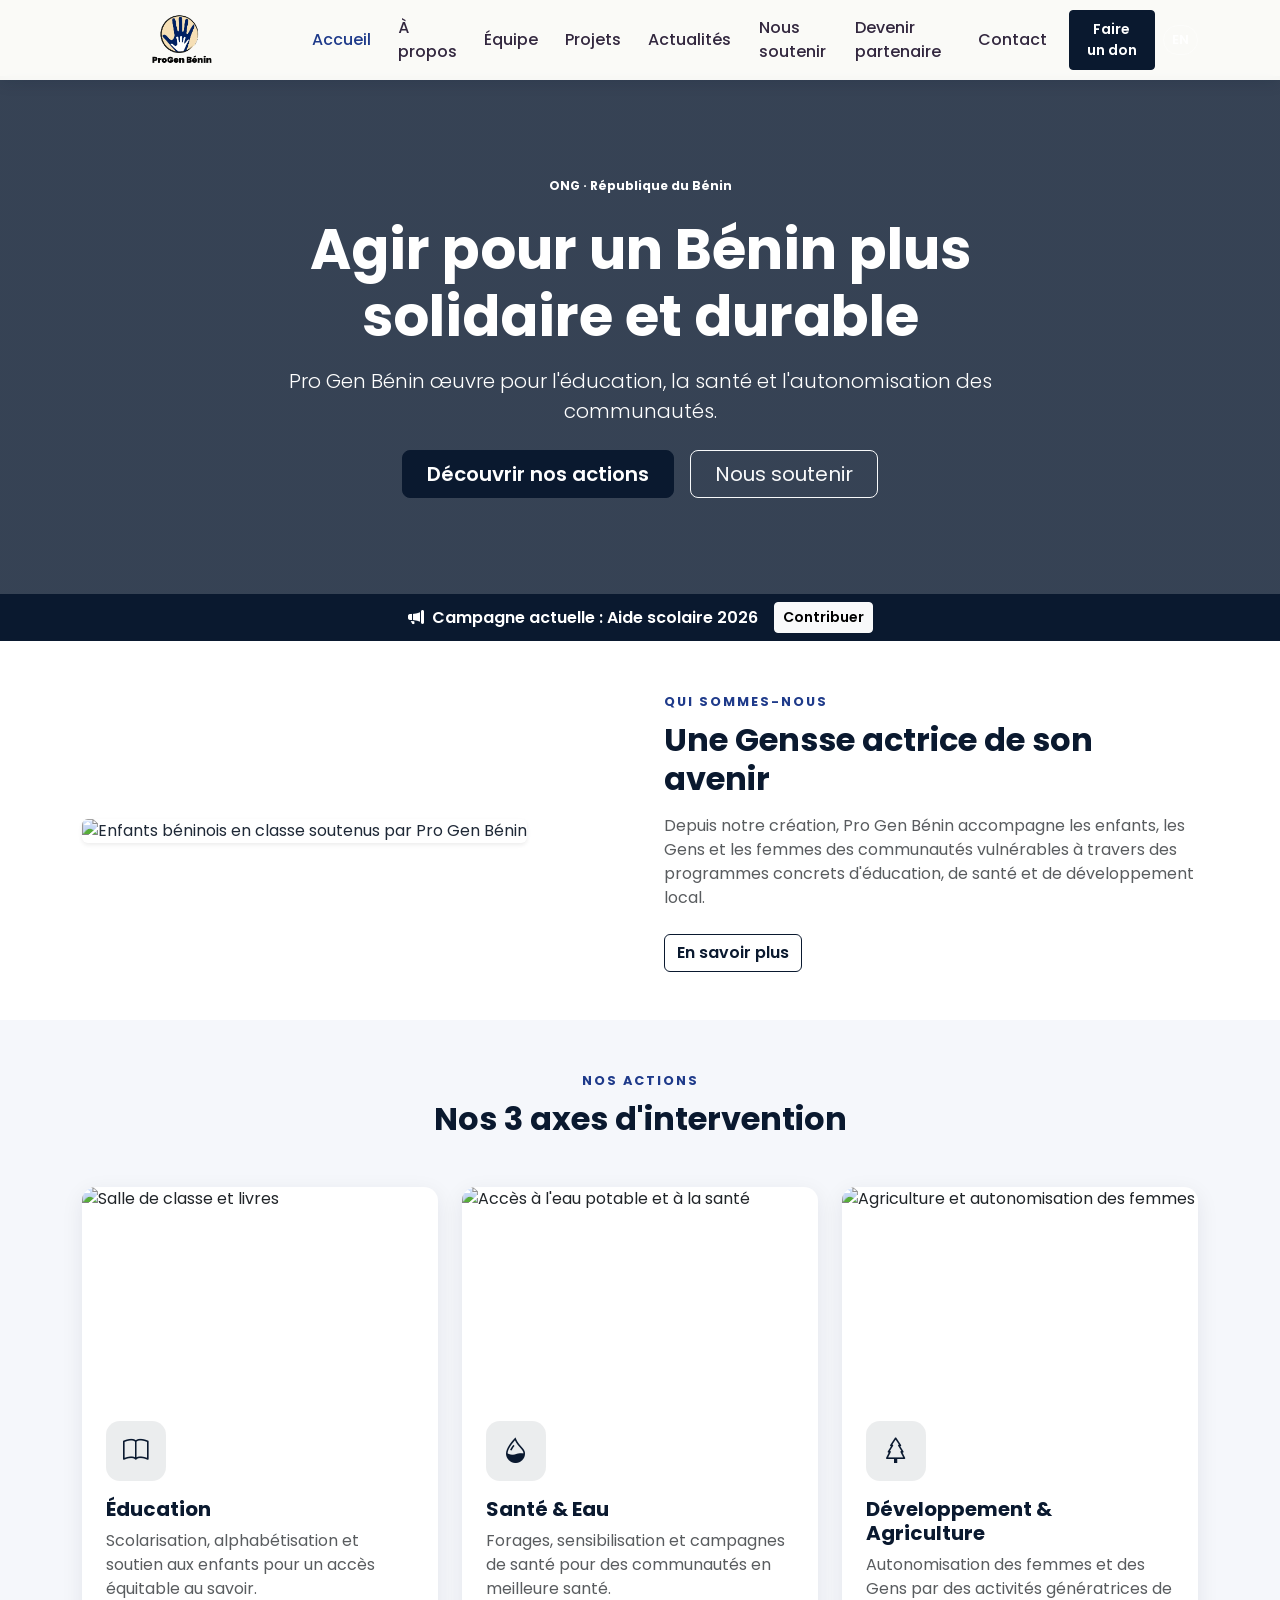
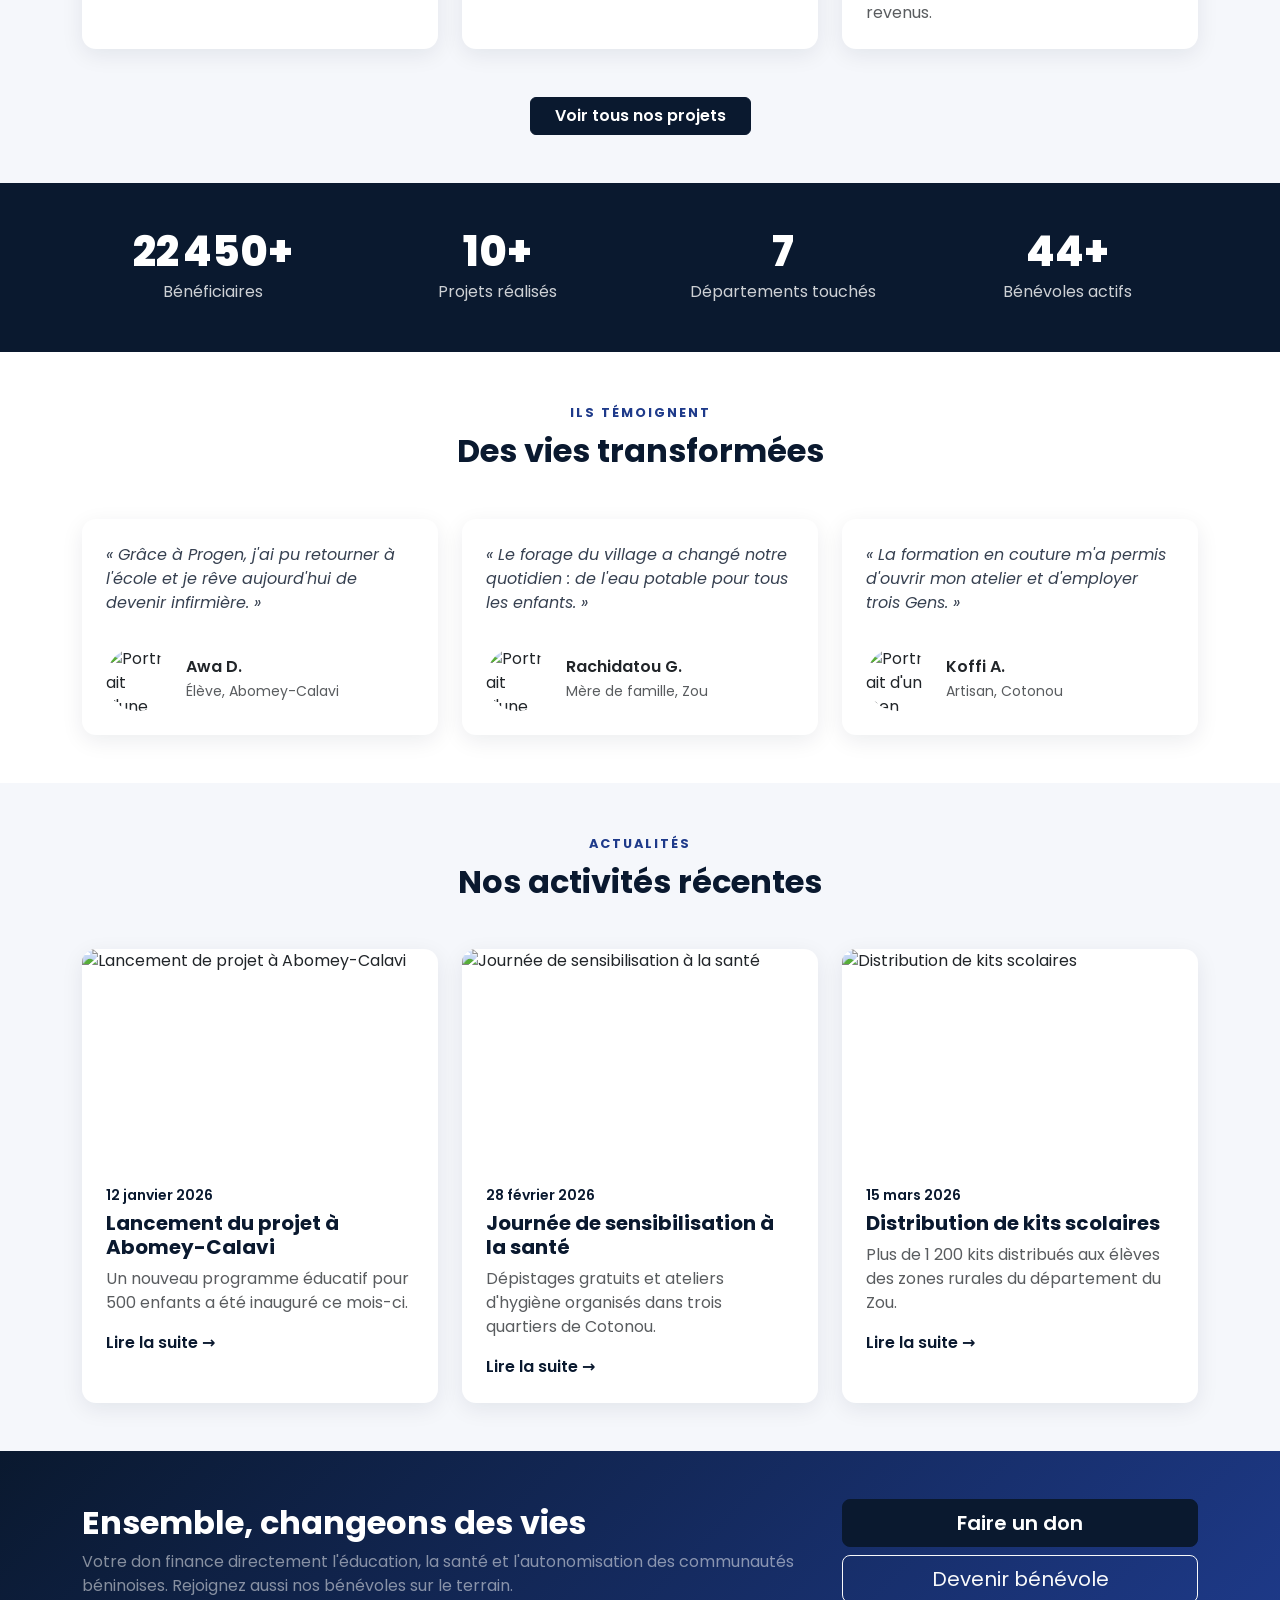
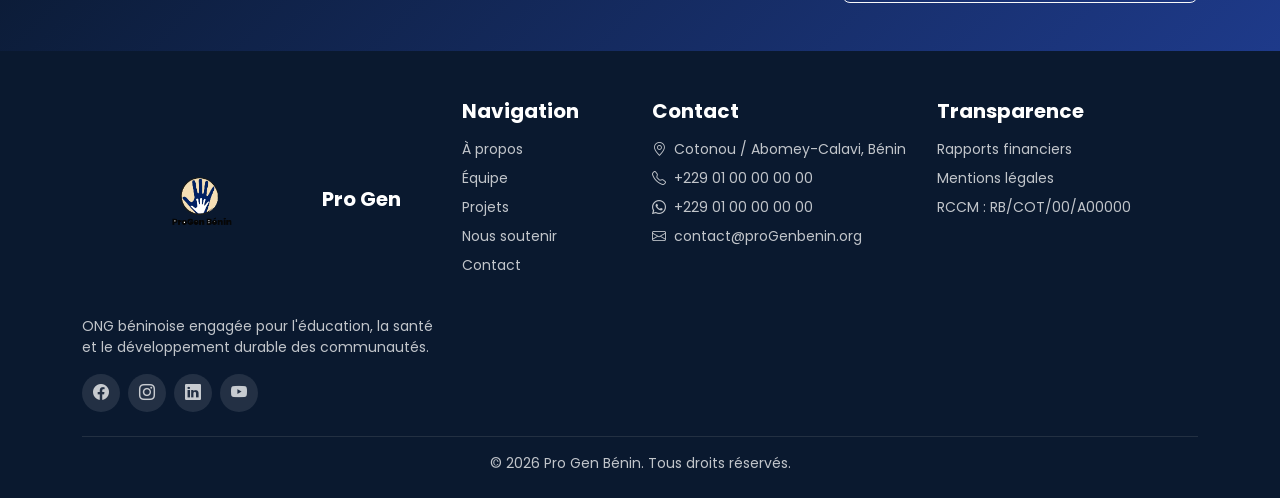
==== index.html @ b4740f75 "Version initiale du frontend statique" ====
<!DOCTYPE html>
<html lang="fr">
<head>
  <meta charset="UTF-8" />
  <meta name="viewport" content="width=device-width, initial-scale=1.0" />
  <title data-fr="Pro Gen Bénin – Accueil" data-en="Pro Gen Bénin – Home">Pro Gen Bénin – Accueil</title>
  <meta name="description"
    data-fr="Pro Gen Bénin œuvre pour l'éducation, la santé et l'autonomisation des communautés au Bénin."
    data-en="Pro Gen Bénin works for education, health and community empowerment in Benin."
    content="Pro Gen Bénin œuvre pour l'éducation, la santé et l'autonomisation des communautés au Bénin." />

  <!-- Bootstrap 5 (CDN) -->
  <link href="https://cdn.jsdelivr.net/npm/bootstrap@5.3.3/dist/css/bootstrap.min.css" rel="stylesheet" />
  <!-- Bootstrap Icons (CDN) -->
  <link href="https://cdn.jsdelivr.net/npm/bootstrap-icons@1.11.3/font/bootstrap-icons.min.css" rel="stylesheet" />
  <!-- Google Fonts : Poppins -->
  <link rel="preconnect" href="https://fonts.googleapis.com" />
  <link href="https://fonts.googleapis.com/css2?family=Poppins:wght@400;500;600;700;800;900&display=swap" rel="stylesheet" />
  <!-- Styles personnalisés -->
  <link href="css/style.css" rel="stylesheet" />
</head>
<body>

  <!-- ============================================================
       NAVBAR  (Blade : @include('partials.navbar'))
       ============================================================ -->
 <nav class="navbar navbar-expand-lg fixed-top py-2">
    <div class="container">
      <a class="navbar-brand py-0 d-flex align-items-center justify-content-center" href="index.html" style="height: 60px;">
          <div style="width: 200px; height: 55px; overflow: hidden; display: flex; align-items: center; justify-content: center;">
              <img src="img/ProGen.png" alt="Logo Pro Gen Bénin" style="width: 240px; max-width: none; height: auto; object-fit: contain;padding-top: 13%">
          </div>
      </a>

      <button class="navbar-toggler border-light" type="button" data-bs-toggle="collapse" data-bs-target="#mainNav"
        aria-controls="mainNav" aria-expanded="false" aria-label="Menu">
        <span class="navbar-toggler-icon"></span>
      </button>

      <div class="collapse navbar-collapse" id="mainNav">
        <ul class="navbar-nav ms-auto mb-2 mb-lg-0 align-items-lg-center">
          <li class="nav-item"><a class="nav-link" href="index.html" data-fr="Accueil" data-en="Home">Accueil</a></li>
          <li class="nav-item"><a class="nav-link" href="about.html" data-fr="À propos" data-en="About">À propos</a></li>
          <li class="nav-item"><a class="nav-link" href="team.html" data-fr="Équipe" data-en="Team">Équipe</a></li>
          <li class="nav-item"><a class="nav-link" href="projects.html" data-fr="Projets" data-en="Projects">Projets</a></li>
          <li class="nav-item"><a class="nav-link" href="index.html#actualites" data-fr="Actualités" data-en="News">Actualités</a></li>
          <li class="nav-item"><a class="nav-link" href="support.html" data-fr="Nous soutenir" data-en="Support us">Nous soutenir</a></li>
          <li class="nav-item"><a class="nav-link" href="partner.html" data-fr="Devenir partenaire" data-en="Become a partner">Devenir partenaire</a></li>
          <li class="nav-item"><a class="nav-link" href="contact.html" data-fr="Contact" data-en="Contact">Contact</a></li>
          <li class="nav-item ms-lg-2 my-2 my-lg-0">
            <a class="btn btn-accent btn-sm px-3 py-2" href="support.html#don" data-fr="Faire un don" data-en="Donate Now">Faire un don</a>
          </li>
          <li class="nav-item ms-lg-2">
            <button type="button" class="lang-switch btn btn-outline-light btn-sm px-2 py-1" aria-label="Changer de langue">EN</button>
          </li>
        </ul>
      </div>
    </div>
</nav>

  <!-- ============================================================
       1. SECTION HÉROS
       ============================================================ -->
  <header class="hero">
    <div class="container">
      <div class="row justify-content-center text-center">
        <div class="col-lg-9">
          <span class="badge bg-accent mb-3 px-3 py-2"
            data-fr="ONG · République du Bénin" data-en="NGO · Republic of Benin">ONG · République du Bénin</span>
          <h1 class="display-4 fw-bold text-balance mb-3"
            data-fr="Agir pour un Bénin plus solidaire et durable"
            data-en="Acting for a more united and sustainable Benin">
            Agir pour un Bénin plus solidaire et durable
          </h1>
          <p class="lead mb-4 text-pretty"
            data-fr="Pro Gen Bénin œuvre pour l'éducation, la santé et l'autonomisation des communautés."
            data-en="Pro Gen Bénin works for education, health and the empowerment of communities.">
            Pro Gen Bénin œuvre pour l'éducation, la santé et l'autonomisation des communautés.
          </p>
          <div class="d-flex flex-column flex-sm-row justify-content-center gap-3">
            <a href="projects.html" class="btn btn-accent btn-lg px-4"
              data-fr="Découvrir nos actions" data-en="Discover our work">Découvrir nos actions</a>
            <a href="support.html" class="btn btn-outline-light btn-lg px-4"
              data-fr="Nous soutenir" data-en="Support us">Nous soutenir</a>
          </div>
        </div>
      </div>
    </div>
  </header>

  <!-- Bannière d'alerte d'urgence -->
  <div class="emergency-banner py-2">
    <div class="container d-flex flex-wrap align-items-center justify-content-center gap-2 text-center">
      <i class="bi bi-megaphone-fill"></i>
      <span data-fr="Campagne actuelle : Aide scolaire 2026" data-en="Current campaign: School support 2026">
        Campagne actuelle : Aide scolaire 2026
      </span>
      <a href="support.html#don" class="btn btn-light btn-sm fw-semibold ms-2"
        data-fr="Contribuer" data-en="Contribute">Contribuer</a>
    </div>
  </div>

  <!-- ============================================================
       Aperçu de l'ONG
       ============================================================ -->
  <section class="py-5">
    <div class="container">
      <div class="row align-items-center g-5">
        <div class="col-lg-6">
          <img src="https://images.unsplash.com/photo-1503454537195-1dcabb73ffb9?auto=format&fit=crop&w=900&q=80"
            class="img-fluid rounded shadow-sm"
            alt="Enfants béninois en classe soutenus par Pro Gen Bénin" />
        </div>
        <div class="col-lg-6">
          <span class="section-eyebrow" data-fr="Qui sommes-nous" data-en="Who we are">Qui sommes-nous</span>
          <h2 class="mt-2 mb-3" data-fr="Une Gensse actrice de son avenir"
            data-en="Youth as agents of their own future">Une Gensse actrice de son avenir</h2>
          <p class="text-muted"
            data-fr="Depuis notre création, Pro Gen Bénin accompagne les enfants, les Gens et les femmes des communautés vulnérables à travers des programmes concrets d'éducation, de santé et de développement local."
            data-en="Since our founding, Pro Gen Bénin has supported children, youth and women from vulnerable communities through concrete programs in education, health and local development.">
            Depuis notre création, Pro Gen Bénin accompagne les enfants, les Gens et les femmes des communautés vulnérables à travers des programmes concrets d'éducation, de santé et de développement local.
          </p>
          <a href="about.html" class="btn btn-outline-navy mt-2"
            data-fr="En savoir plus" data-en="Learn more">En savoir plus</a>
        </div>
      </div>
    </div>
  </section>

  <!-- ============================================================
       2. NOS 3 AXES D'INTERVENTION
       ============================================================ -->
  <section class="py-5 bg-light-soft">
    <div class="container">
      <div class="text-center mb-5">
        <span class="section-eyebrow" data-fr="Nos actions" data-en="Our work">Nos actions</span>
        <h2 class="mt-2" data-fr="Nos 3 axes d'intervention" data-en="Our 3 areas of intervention">Nos 3 axes d'intervention</h2>
      </div>
      <div class="row g-4">
        <div class="col-md-4">
          <div class="card h-100">
            <img src="https://images.unsplash.com/photo-1497633762265-9d179a990aa6?auto=format&fit=crop&w=700&q=80"
              class="card-img-cover" alt="Salle de classe et livres" />
            <div class="card-body p-4">
              <div class="icon-badge mb-3"><i class="bi bi-book"></i></div>
              <h5 data-fr="Éducation" data-en="Education">Éducation</h5>
              <p class="text-muted mb-0"
                data-fr="Scolarisation, alphabétisation et soutien aux enfants pour un accès équitable au savoir."
                data-en="Schooling, literacy and support for children for fair access to knowledge.">
                Scolarisation, alphabétisation et soutien aux enfants pour un accès équitable au savoir.
              </p>
            </div>
          </div>
        </div>
        <div class="col-md-4">
          <div class="card h-100">
            <img src="https://images.unsplash.com/photo-1526256262350-7da7584cf5eb?auto=format&fit=crop&w=700&q=80"
              class="card-img-cover" alt="Accès à l'eau potable et à la santé" />
            <div class="card-body p-4">
              <div class="icon-badge mb-3"><i class="bi bi-droplet-half"></i></div>
              <h5 data-fr="Santé &amp; Eau" data-en="Health &amp; Water">Santé &amp; Eau</h5>
              <p class="text-muted mb-0"
                data-fr="Forages, sensibilisation et campagnes de santé pour des communautés en meilleure santé."
                data-en="Boreholes, awareness and health campaigns for healthier communities.">
                Forages, sensibilisation et campagnes de santé pour des communautés en meilleure santé.
              </p>
            </div>
          </div>
        </div>
        <div class="col-md-4">
          <div class="card h-100">
            <img src="https://images.unsplash.com/photo-1595974482597-4c9c6e0d4c9e?auto=format&fit=crop&w=700&q=80"
              class="card-img-cover" alt="Agriculture et autonomisation des femmes" />
            <div class="card-body p-4">
              <div class="icon-badge mb-3"><i class="bi bi-tree"></i></div>
              <h5 data-fr="Développement &amp; Agriculture" data-en="Development &amp; Agriculture">Développement &amp; Agriculture</h5>
              <p class="text-muted mb-0"
                data-fr="Autonomisation des femmes et des Gens par des activités génératrices de revenus."
                data-en="Empowering women and youth through income-generating activities.">
                Autonomisation des femmes et des Gens par des activités génératrices de revenus.
              </p>
            </div>
          </div>
        </div>
      </div>
      <div class="text-center mt-5">
        <a href="projects.html" class="btn btn-navy px-4"
          data-fr="Voir tous nos projets" data-en="See all our projects">Voir tous nos projets</a>
      </div>
    </div>
  </section>

  <!-- ============================================================
       3. NOS RÉSULTATS CHIFFRÉS
       ============================================================ -->
  <section class="stats-section py-5">
    <div class="container">
      <div class="row text-center g-4">
        <div class="col-6 col-lg-3">
          <div class="stat-number" data-count="25000" data-suffix="+">0</div>
          <div class="stat-label mt-2" data-fr="Bénéficiaires" data-en="Beneficiaries">Bénéficiaires</div>
        </div>
        <div class="col-6 col-lg-3">
          <div class="stat-number" data-count="12" data-suffix="+">0</div>
          <div class="stat-label mt-2" data-fr="Projets réalisés" data-en="Completed projects">Projets réalisés</div>
        </div>
        <div class="col-6 col-lg-3">
          <div class="stat-number" data-count="8" data-suffix="">0</div>
          <div class="stat-label mt-2" data-fr="Départements touchés" data-en="Departments reached">Départements touchés</div>
        </div>
        <div class="col-6 col-lg-3">
          <div class="stat-number" data-count="50" data-suffix="+">0</div>
          <div class="stat-label mt-2" data-fr="Bénévoles actifs" data-en="Active volunteers">Bénévoles actifs</div>
        </div>
      </div>
    </div>
  </section>

  <!-- ============================================================
       4. TÉMOIGNAGES / HISTOIRES
       ============================================================ -->
  <section class="py-5">
    <div class="container">
      <div class="text-center mb-5">
        <span class="section-eyebrow" data-fr="Ils témoignent" data-en="Their stories">Ils témoignent</span>
        <h2 class="mt-2" data-fr="Des vies transformées" data-en="Lives transformed">Des vies transformées</h2>
      </div>
      <div class="row g-4">
        <div class="col-md-4">
          <div class="card h-100 p-4">
            <p class="testimonial-quote"
              data-fr="&laquo; Grâce à Progen, j'ai pu retourner à l'école et je rêve aujourd'hui de devenir infirmière. &raquo;"
              data-en="&ldquo;Thanks to Progen, I was able to go back to school and today I dream of becoming a nurse.&rdquo;">
              &laquo; Grâce à Progen, j'ai pu retourner à l'école et je rêve aujourd'hui de devenir infirmière. &raquo;
            </p>
            <div class="d-flex align-items-center gap-3 mt-3">
              <img class="testimonial-avatar"
                src="https://images.unsplash.com/photo-1531123897727-8f129e1688ce?auto=format&fit=crop&w=200&q=80"
                alt="Portrait d'une bénéficiaire" />
              <div>
                <div class="fw-semibold">Awa D.</div>
                <small class="text-muted" data-fr="Élève, Abomey-Calavi" data-en="Student, Abomey-Calavi">Élève, Abomey-Calavi</small>
              </div>
            </div>
          </div>
        </div>
        <div class="col-md-4">
          <div class="card h-100 p-4">
            <p class="testimonial-quote"
              data-fr="&laquo; Le forage du village a changé notre quotidien : de l'eau potable pour tous les enfants. &raquo;"
              data-en="&ldquo;The village borehole changed our daily life: clean water for all the children.&rdquo;">
              &laquo; Le forage du village a changé notre quotidien : de l'eau potable pour tous les enfants. &raquo;
            </p>
            <div class="d-flex align-items-center gap-3 mt-3">
              <img class="testimonial-avatar"
                src="https://images.unsplash.com/photo-1544005313-94ddf0286df2?auto=format&fit=crop&w=200&q=80"
                alt="Portrait d'une mère de famille" />
              <div>
                <div class="fw-semibold">Rachidatou G.</div>
                <small class="text-muted" data-fr="Mère de famille, Zou" data-en="Mother, Zou region">Mère de famille, Zou</small>
              </div>
            </div>
          </div>
        </div>
        <div class="col-md-4">
          <div class="card h-100 p-4">
            <p class="testimonial-quote"
              data-fr="&laquo; La formation en couture m'a permis d'ouvrir mon atelier et d'employer trois Gens. &raquo;"
              data-en="&ldquo;The sewing training allowed me to open my workshop and employ three young people.&rdquo;">
              &laquo; La formation en couture m'a permis d'ouvrir mon atelier et d'employer trois Gens. &raquo;
            </p>
            <div class="d-flex align-items-center gap-3 mt-3">
              <img class="testimonial-avatar"
                src="https://images.unsplash.com/photo-1500648767791-00dcc994a43e?auto=format&fit=crop&w=200&q=80"
                alt="Portrait d'un Gen entrepreneur" />
              <div>
                <div class="fw-semibold">Koffi A.</div>
                <small class="text-muted" data-fr="Artisan, Cotonou" data-en="Craftsman, Cotonou">Artisan, Cotonou</small>
              </div>
            </div>
          </div>
        </div>
      </div>
    </div>
  </section>

  <!-- ============================================================
       5. ACTUALITÉS RÉCENTES
       ============================================================ -->
  <section id="actualites" class="py-5 bg-light-soft">
    <div class="container">
      <div class="text-center mb-5">
        <span class="section-eyebrow" data-fr="Actualités" data-en="News">Actualités</span>
        <h2 class="mt-2" data-fr="Nos activités récentes" data-en="Our recent activities">Nos activités récentes</h2>
      </div>
      <div class="row g-4">
        <div class="col-md-4">
          <article class="card h-100">
            <img src="https://images.unsplash.com/photo-1488521787991-ed7bbaae773c?auto=format&fit=crop&w=700&q=80"
              class="card-img-cover" alt="Lancement de projet à Abomey-Calavi" />
            <div class="card-body p-4">
              <small class="text-accent fw-semibold" data-fr="12 janvier 2026" data-en="January 12, 2026">12 janvier 2026</small>
              <h5 class="mt-1" data-fr="Lancement du projet à Abomey-Calavi" data-en="Project launch in Abomey-Calavi">Lancement du projet à Abomey-Calavi</h5>
              <p class="text-muted mb-3"
                data-fr="Un nouveau programme éducatif pour 500 enfants a été inauguré ce mois-ci."
                data-en="A new educational program for 500 children was inaugurated this month.">
                Un nouveau programme éducatif pour 500 enfants a été inauguré ce mois-ci.
              </p>
              <a href="#" class="fw-semibold text-navy" data-fr="Lire la suite →" data-en="Read more →">Lire la suite →</a>
            </div>
          </article>
        </div>
        <div class="col-md-4">
          <article class="card h-100">
            <img src="https://images.unsplash.com/photo-1517486808906-6ca8b3f04846?auto=format&fit=crop&w=700&q=80"
              class="card-img-cover" alt="Journée de sensibilisation à la santé" />
            <div class="card-body p-4">
              <small class="text-accent fw-semibold" data-fr="28 février 2026" data-en="February 28, 2026">28 février 2026</small>
              <h5 class="mt-1" data-fr="Journée de sensibilisation à la santé" data-en="Health awareness day">Journée de sensibilisation à la santé</h5>
              <p class="text-muted mb-3"
                data-fr="Dépistages gratuits et ateliers d'hygiène organisés dans trois quartiers de Cotonou."
                data-en="Free screenings and hygiene workshops held in three districts of Cotonou.">
                Dépistages gratuits et ateliers d'hygiène organisés dans trois quartiers de Cotonou.
              </p>
              <a href="#" class="fw-semibold text-navy" data-fr="Lire la suite →" data-en="Read more →">Lire la suite →</a>
            </div>
          </article>
        </div>
        <div class="col-md-4">
          <article class="card h-100">
            <img src="https://images.unsplash.com/photo-1542601906990-b4d3fb778b09?auto=format&fit=crop&w=700&q=80"
              class="card-img-cover" alt="Distribution de kits scolaires" />
            <div class="card-body p-4">
              <small class="text-accent fw-semibold" data-fr="15 mars 2026" data-en="March 15, 2026">15 mars 2026</small>
              <h5 class="mt-1" data-fr="Distribution de kits scolaires" data-en="School kit distribution">Distribution de kits scolaires</h5>
              <p class="text-muted mb-3"
                data-fr="Plus de 1 200 kits distribués aux élèves des zones rurales du département du Zou."
                data-en="Over 1,200 kits distributed to students in rural areas of the Zou department.">
                Plus de 1 200 kits distribués aux élèves des zones rurales du département du Zou.
              </p>
              <a href="#" class="fw-semibold text-navy" data-fr="Lire la suite →" data-en="Read more →">Lire la suite →</a>
            </div>
          </article>
        </div>
      </div>
    </div>
  </section>

  <!-- ============================================================
       6. APPEL AU DON + DEVENIR BÉNÉVOLE
       ============================================================ -->
  <section class="cta-band py-5">
    <div class="container">
      <div class="row align-items-center g-4">
        <div class="col-lg-8">
          <h2 class="text-white mb-2" data-fr="Ensemble, changeons des vies" data-en="Together, let's change lives">Ensemble, changeons des vies</h2>
          <p class="mb-0 text-white-50"
            data-fr="Votre don finance directement l'éducation, la santé et l'autonomisation des communautés béninoises. Rejoignez aussi nos bénévoles sur le terrain."
            data-en="Your donation directly funds education, health and empowerment of Beninese communities. You can also join our volunteers in the field.">
            Votre don finance directement l'éducation, la santé et l'autonomisation des communautés béninoises. Rejoignez aussi nos bénévoles sur le terrain.
          </p>
        </div>
        <div class="col-lg-4 text-lg-end">
          <a href="support.html#don" class="btn btn-accent btn-lg px-4 mb-2 w-100 w-lg-auto"
            data-fr="Faire un don" data-en="Donate now">Faire un don</a>
          <a href="support.html#benevolat" class="btn btn-outline-light btn-lg px-4 w-100 w-lg-auto"
            data-fr="Devenir bénévole" data-en="Become a volunteer">Devenir bénévole</a>
        </div>
      </div>
    </div>
  </section>

  <!-- ============================================================
       7. PIED DE PAGE  (Blade : @include('partials.footer'))
       ============================================================ -->
  <footer class="site-footer pt-5 pb-4">
    <div class="container">
      <div class="row g-4">
        <div class="col-lg-4">
          <div class="d-flex align-items-center mb-3">
            <span class="brand-mark"><img src="img/ProGen.png" alt="Logo Pro Gen Bénin" style="width: 240px; max-width: none; height: auto; object-fit: contain;padding-top: 13%"></span>
            <span class="fw-bold text-white fs-5">Pro Gen </span>
          </div>
          <p class="small"
            data-fr="ONG béninoise engagée pour l'éducation, la santé et le développement durable des communautés."
            data-en="Beninese NGO committed to education, health and sustainable community development.">
            ONG béninoise engagée pour l'éducation, la santé et le développement durable des communautés.
          </p>
          <div class="d-flex gap-2 mt-3">
            <a href="#" class="social-icon" aria-label="Facebook"><i class="bi bi-facebook"></i></a>
            <a href="#" class="social-icon" aria-label="Instagram"><i class="bi bi-instagram"></i></a>
            <a href="#" class="social-icon" aria-label="LinkedIn"><i class="bi bi-linkedin"></i></a>
            <a href="#" class="social-icon" aria-label="YouTube"><i class="bi bi-youtube"></i></a>
          </div>
        </div>
        <div class="col-6 col-lg-2">
          <h5 class="mb-3" data-fr="Navigation" data-en="Navigation">Navigation</h5>
          <ul class="list-unstyled small">
            <li class="mb-2"><a href="about.html" data-fr="À propos" data-en="About">À propos</a></li>
            <li class="mb-2"><a href="team.html" data-fr="Équipe" data-en="Team">Équipe</a></li>
            <li class="mb-2"><a href="projects.html" data-fr="Projets" data-en="Projects">Projets</a></li>
            <li class="mb-2"><a href="support.html" data-fr="Nous soutenir" data-en="Support us">Nous soutenir</a></li>
            <li class="mb-2"><a href="contact.html" data-fr="Contact" data-en="Contact">Contact</a></li>
          </ul>
        </div>
        <div class="col-6 col-lg-3">
          <h5 class="mb-3" data-fr="Contact" data-en="Contact">Contact</h5>
          <ul class="list-unstyled small">
            <li class="mb-2"><i class="bi bi-geo-alt me-2"></i>Cotonou / Abomey-Calavi, Bénin</li>
            <li class="mb-2"><i class="bi bi-telephone me-2"></i>+229 01 00 00 00 00</li>
            <li class="mb-2"><i class="bi bi-whatsapp me-2"></i>+229 01 00 00 00 00</li>
            <li class="mb-2"><i class="bi bi-envelope me-2"></i>contact@proGenbenin.org</li>
          </ul>
        </div>
        <div class="col-lg-3">
          <h5 class="mb-3" data-fr="Transparence" data-en="Transparency">Transparence</h5>
          <ul class="list-unstyled small">
            <li class="mb-2"><a href="#" data-fr="Rapports financiers" data-en="Financial reports">Rapports financiers</a></li>
            <li class="mb-2"><a href="#" data-fr="Mentions légales" data-en="Legal notice">Mentions légales</a></li>
            <li class="mb-2" data-fr="RCCM : RB/COT/00/A00000" data-en="Reg. No.: RB/COT/00/A00000">RCCM : RB/COT/00/A00000</li>
          </ul>
        </div>
      </div>
      <hr class="border-secondary mt-4" />
      <div class="text-center small">
        <span data-fr="© 2026 Pro Gen Bénin. Tous droits réservés."
          data-en="© 2026 Pro Gen Bénin. All rights reserved.">© 2026 Pro Gen Bénin. Tous droits réservés.</span>
      </div>
    </div>
  </footer>

  <!-- Scripts -->
  <script src="https://cdn.jsdelivr.net/npm/bootstrap@5.3.3/dist/js/bootstrap.bundle.min.js"></script>
  <script src="js/main.js"></script>
</body>
</html>
---- css/style.css ----
/* ============================================================
   Pro Jeune Bénin – Feuille de style personnalisée
   Palette : blanc pur + bleu marine foncé
   S'appuie sur Bootstrap 5 (CDN). Facile à intégrer dans Blade.
   ============================================================ */

:root {
  --pjb-navy: #0a192f;        /* bleu nuit principal */
  --pjb-navy-2: #12284d;      /* bleu marine secondaire */
  --pjb-blue: #1e3a8a;        /* bleu accent */
  --pjb-accent: #0a192f;      /* remplacé par bleu nuit */
  --pjb-accent-2: #1e3a8a;    /* remplacé par bleu accent */
  --pjb-muted: #64748b;       /* gris texte secondaire */
  --pjb-light: #f5f7fb;       /* fond clair */
}

/* ---------- Base ---------- */
body {
  font-family: "Poppins", system-ui, -apple-system, "Segoe UI", sans-serif;
  color: #1f2937;
  padding-top: 76px; /* compense la navbar fixe */
}

h1, h2, h3, h4, h5, .display-4, .display-5 {
  font-weight: 700;
  color: var(--pjb-navy);
}

.text-navy { color: var(--pjb-navy) !important; }
.text-accent { color: var(--pjb-navy) !important; }
.bg-navy { background-color: var(--pjb-navy) !important; }
.bg-navy-2 { background-color: var(--pjb-navy-2) !important; }
.bg-light-soft { background-color: var(--pjb-light) !important; }

a { text-decoration: none; }

/* ---------- Boutons ---------- */
.btn-accent {
  background-color: var(--pjb-navy);
  border-color: var(--pjb-navy);
  color: #fff;
  font-weight: 600;
}
.btn-accent:hover,
.btn-accent:focus {
  background-color: var(--pjb-navy-2);
  border-color: var(--pjb-navy-2);
  color: #fff;
}

.btn-navy {
  background-color: var(--pjb-navy);
  border-color: var(--pjb-navy);
  color: #fff;
  font-weight: 600;
}
.btn-navy:hover,
.btn-navy:focus {
  background-color: var(--pjb-navy-2);
  border-color: var(--pjb-navy-2);
  color: #fff;
}

.btn-outline-navy {
  border-color: var(--pjb-navy);
  color: var(--pjb-navy);
  font-weight: 600;
}
.btn-outline-navy:hover {
  background-color: var(--pjb-navy);
  color: #fff;
}

/* ---------- Navbar ---------- */
.navbar {
  background-color: rgba(250, 250, 247, 0.98);
  backdrop-filter: blur(6px);
  box-shadow: 0 2px 14px rgba(10, 25, 47, 0.15);
}
.navbar-brand {
  font-weight: 800;
  letter-spacing: 0.3px;
  color: #fff !important;
}
.navbar-brand .brand-mark {
  display: inline-flex;
  align-items: center;
  justify-content: center;
  width: 40px;
  height: 40px;
  border-radius: 10px;
  background: linear-gradient(135deg, var(--pjb-navy), var(--pjb-blue));
  color: #fff;
  font-weight: 900;
  margin-right: 10px;
}
.navbar .nav-link {
  color: rgba(15, 2, 31, 0.85) !important;
  font-weight: 500;
  padding: 0.5rem 0.85rem !important;
}
.navbar .nav-link:hover,
.navbar .nav-link.active {
  color: var(--pjb-blue) !important;
}
.lang-switch {
  border: 1px solid rgba(255, 255, 255, 0.4);
  color: #fff;
  border-radius: 999px;
  font-size: 0.8rem;
  font-weight: 600;
  padding: 0.25rem 0.75rem;
}
.lang-switch:hover { background: rgba(255, 255, 255, 0.12); color: #fff; }

/* ---------- Héros ---------- */
.hero {
  position: relative;
  color: #fff;
  background:
    linear-gradient(rgba(10, 25, 47, 0.82), rgba(10, 25, 47, 0.82)),
    url("https://images.unsplash.com/photo-1594708767771-a7502209ff51?auto=format&fit=crop&w=1600&q=80") center/cover no-repeat;
  padding: 6rem 0;
}
.hero h1 { color: #fff; }
.page-hero {
  background:
    linear-gradient(rgba(10, 25, 47, 0.85), rgba(18, 40, 77, 0.9)),
    url("https://images.unsplash.com/photo-1509099836639-18ba1795216d?auto=format&fit=crop&w=1600&q=80") center/cover no-repeat;
  color: #fff;
  padding: 4rem 0;
}
.page-hero h1 { color: #fff; }

/* ---------- Cartes ---------- */
.card {
  border: none;
  border-radius: 14px;
  box-shadow: 0 6px 22px rgba(10, 25, 47, 0.08);
  transition: transform 0.2s ease, box-shadow 0.2s ease;
  overflow: hidden;
}
.card:hover {
  transform: translateY(-5px);
  box-shadow: 0 14px 34px rgba(10, 25, 47, 0.16);
}
.card-img-cover {
  height: 210px;
  object-fit: cover;
  width: 100%;
}
.icon-badge {
  width: 60px;
  height: 60px;
  border-radius: 14px;
  display: inline-flex;
  align-items: center;
  justify-content: center;
  font-size: 1.6rem;
  background: rgba(10, 25, 47, 0.08);
  color: var(--pjb-navy);
}

/* ---------- Statistiques ---------- */
.stats-section { background-color: var(--pjb-navy); color: #fff; }
.stat-number {
  font-size: 2.6rem;
  font-weight: 800;
  color: #fff;
  line-height: 1;
}
.stat-label { color: rgba(255, 255, 255, 0.8); }

/* ---------- Section CTA ---------- */
.cta-band {
  background: linear-gradient(135deg, var(--pjb-navy), var(--pjb-blue));
  color: #fff;
}

/* ---------- Témoignages ---------- */
.testimonial-quote {
  font-style: italic;
  color: #374151;
}
.testimonial-avatar {
  width: 64px;
  height: 64px;
  border-radius: 50%;
  object-fit: cover;
}

/* ---------- Alerte urgence ---------- */
.emergency-banner {
  background-color: var(--pjb-navy);
  color: #fff;
  font-weight: 600;
}

/* ---------- Pied de page ---------- */
footer.site-footer {
  background-color: var(--pjb-navy);
  color: rgba(255, 255, 255, 0.75);
}
footer.site-footer h5 { color: #fff; }
footer.site-footer a { color: rgba(255, 255, 255, 0.75); }
footer.site-footer a:hover { color: var(--pjb-blue); }
.social-icon {
  width: 38px;
  height: 38px;
  border-radius: 50%;
  display: inline-flex;
  align-items: center;
  justify-content: center;
  background: rgba(255, 255, 255, 0.1);
  color: #fff;
  transition: background 0.2s ease;
}
.social-icon:hover { background: var(--pjb-navy-2); color: #fff; }

/* ---------- Formulaires ---------- */
.form-section-card {
  background: #fff;
  border-radius: 16px;
  box-shadow: 0 8px 28px rgba(10, 25, 47, 0.08);
}
.donation-amount-btn.active {
  background-color: var(--pjb-navy);
  color: #fff;
  border-color: var(--pjb-navy);
}

/* ---------- Divers ---------- */
.section-eyebrow {
  text-transform: uppercase;
  letter-spacing: 2px;
  font-size: 0.8rem;
  font-weight: 700;
  color: var(--pjb-blue);
}
.value-icon {
  color: var(--pjb-navy);
  font-size: 1.4rem;
}
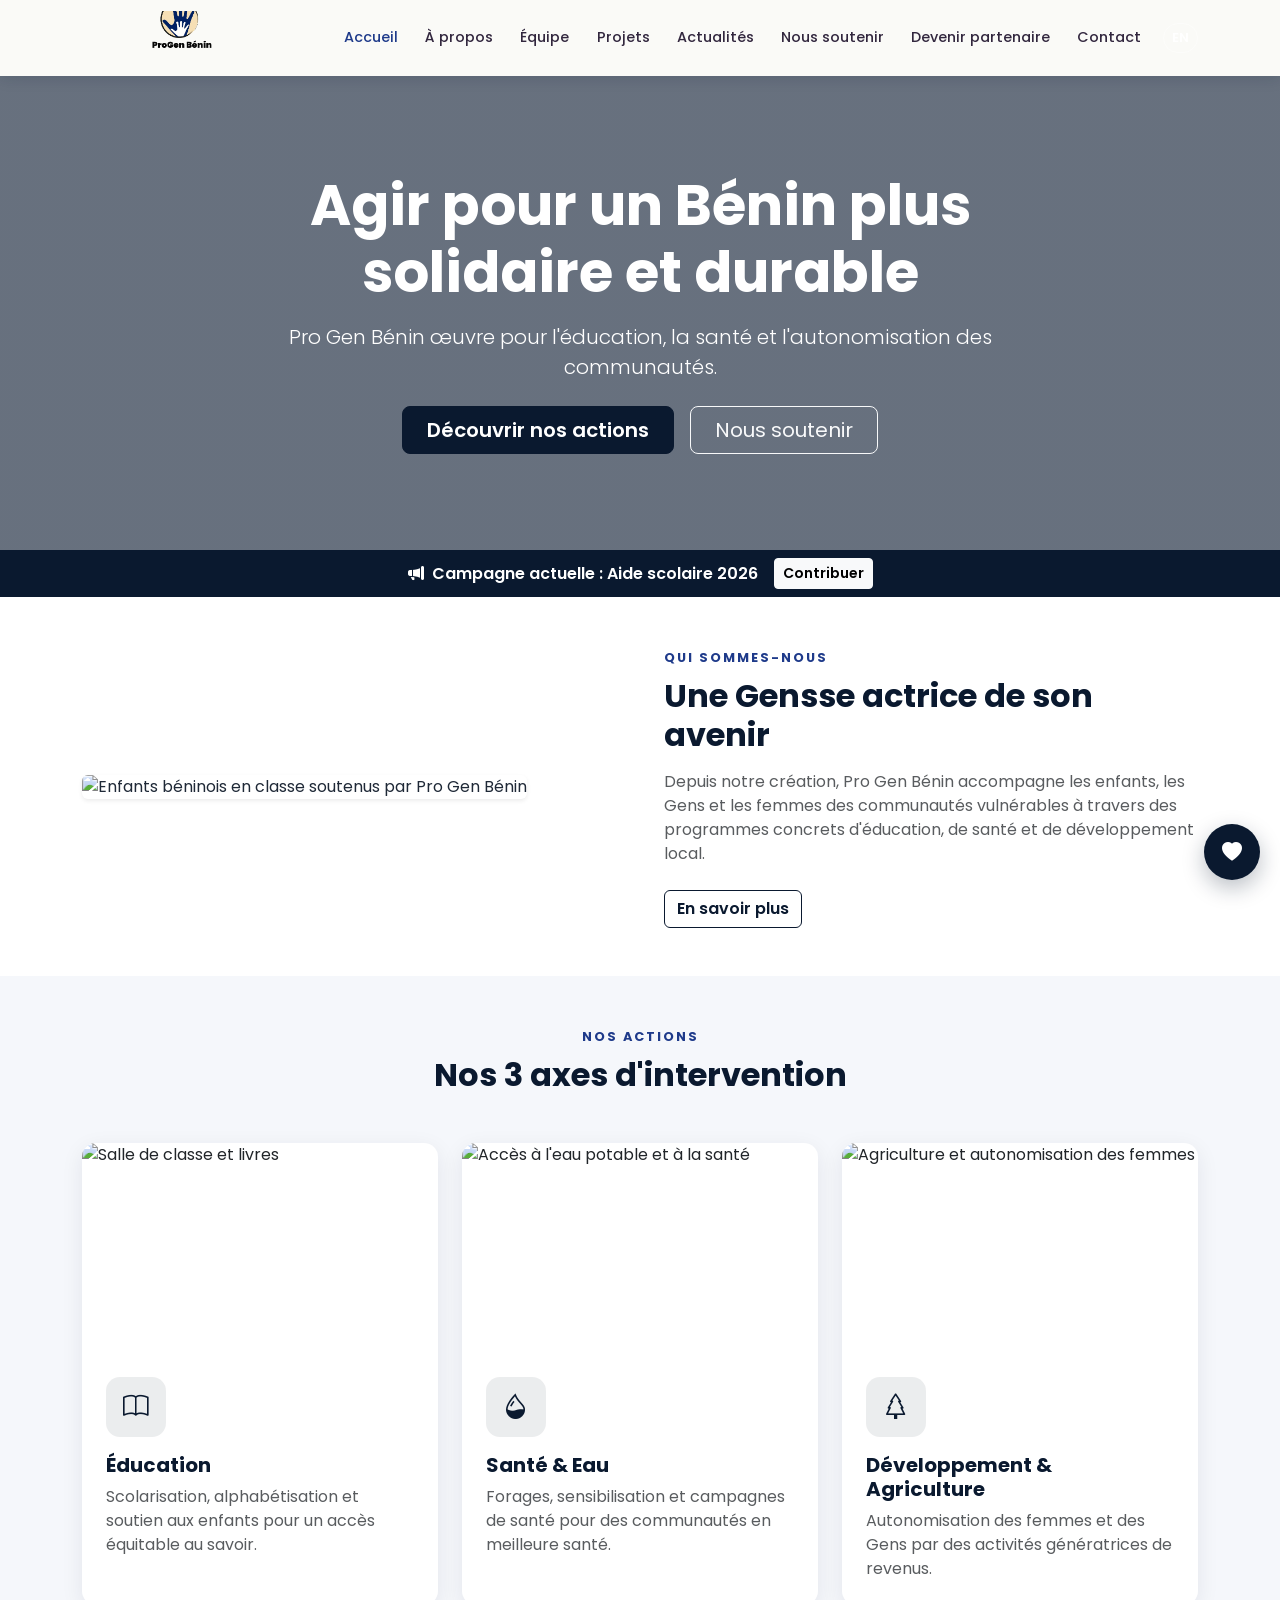
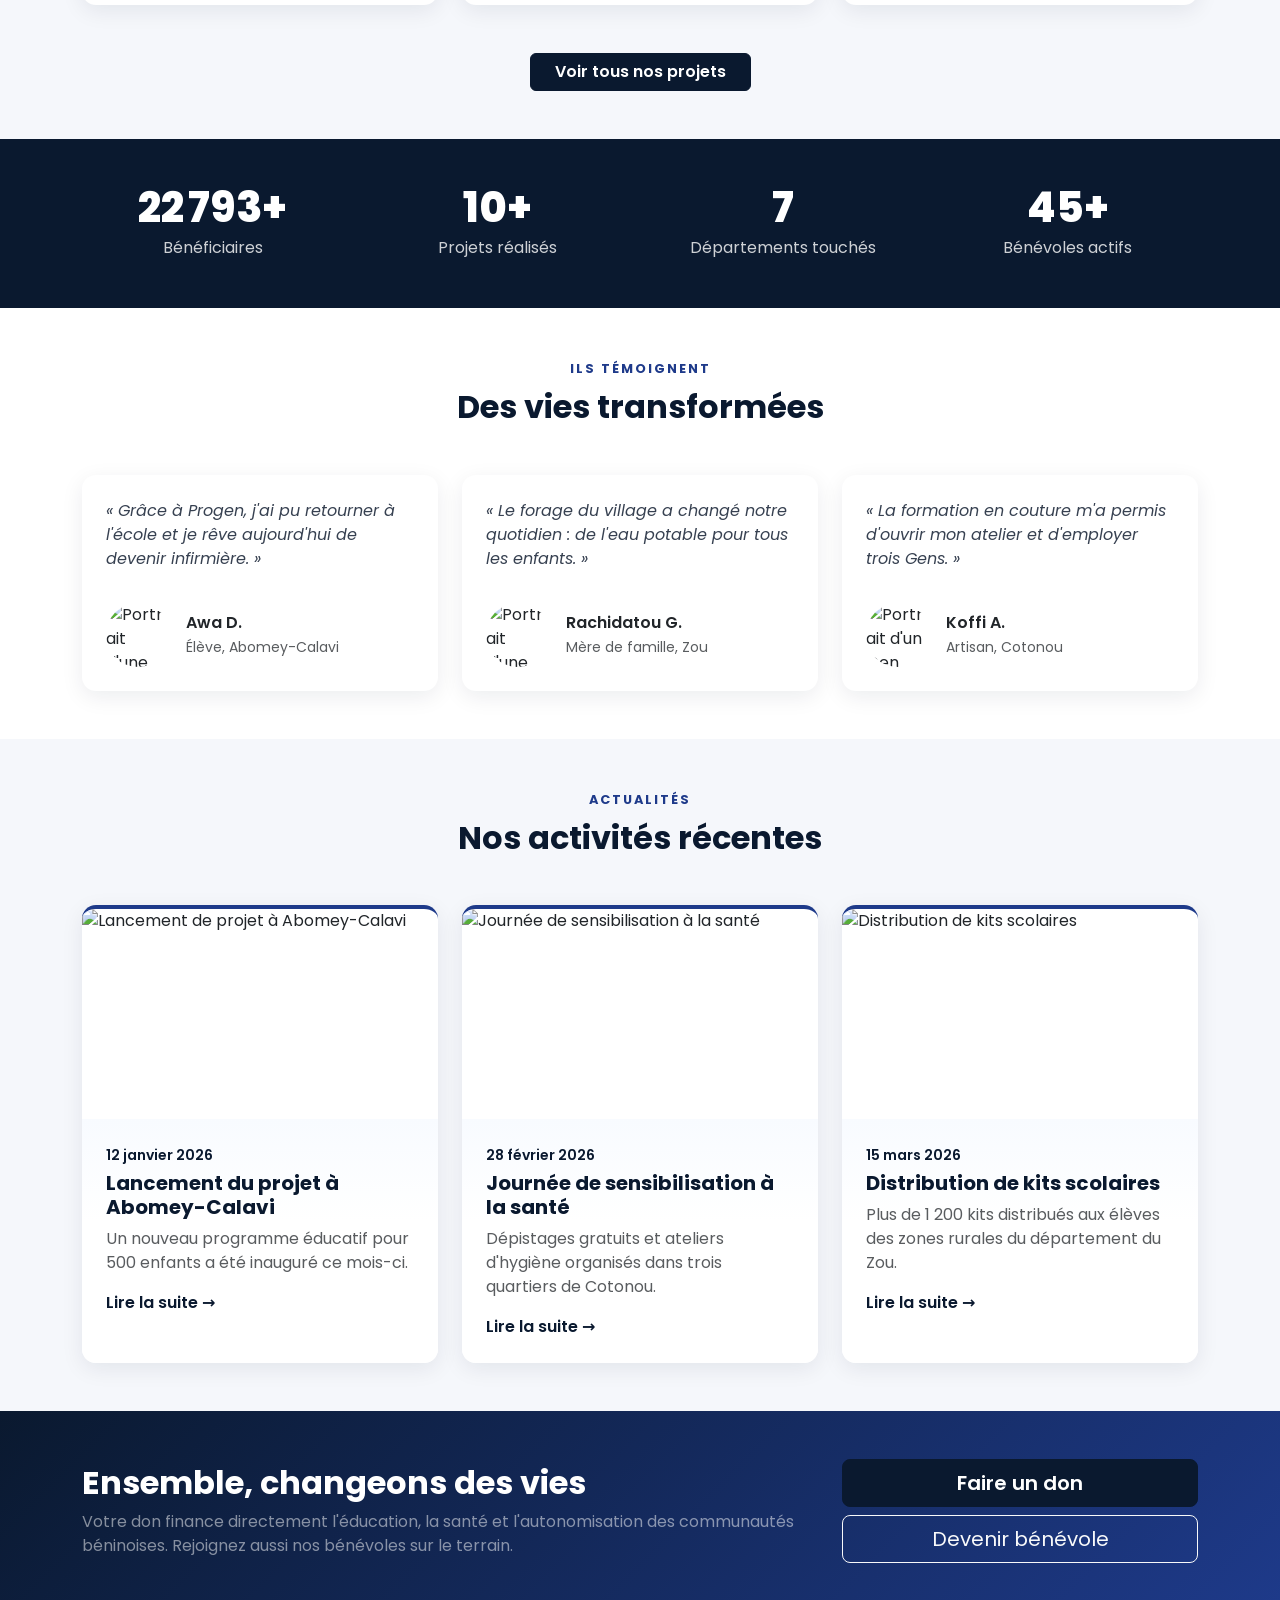
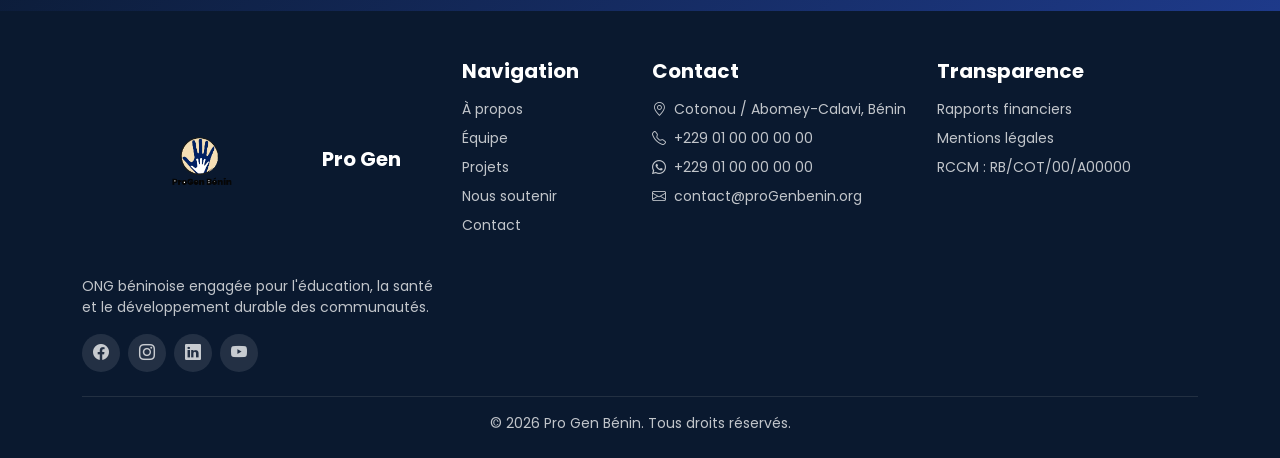
==== commit d889c045: "Ameliorer les parcours de dons" ====
--- a/index.html
+++ b/index.html
@@ -43,13 +43,10 @@
           <li class="nav-item"><a class="nav-link" href="about.html" data-fr="À propos" data-en="About">À propos</a></li>
           <li class="nav-item"><a class="nav-link" href="team.html" data-fr="Équipe" data-en="Team">Équipe</a></li>
           <li class="nav-item"><a class="nav-link" href="projects.html" data-fr="Projets" data-en="Projects">Projets</a></li>
-          <li class="nav-item"><a class="nav-link" href="index.html#actualites" data-fr="Actualités" data-en="News">Actualités</a></li>
+          <li class="nav-item"><a class="nav-link" href="news.html" data-fr="Actualités" data-en="News">Actualités</a></li>
           <li class="nav-item"><a class="nav-link" href="support.html" data-fr="Nous soutenir" data-en="Support us">Nous soutenir</a></li>
           <li class="nav-item"><a class="nav-link" href="partner.html" data-fr="Devenir partenaire" data-en="Become a partner">Devenir partenaire</a></li>
           <li class="nav-item"><a class="nav-link" href="contact.html" data-fr="Contact" data-en="Contact">Contact</a></li>
-          <li class="nav-item ms-lg-2 my-2 my-lg-0">
-            <a class="btn btn-accent btn-sm px-3 py-2" href="support.html#don" data-fr="Faire un don" data-en="Donate Now">Faire un don</a>
-          </li>
           <li class="nav-item ms-lg-2">
             <button type="button" class="lang-switch btn btn-outline-light btn-sm px-2 py-1" aria-label="Changer de langue">EN</button>
           </li>
@@ -65,8 +62,6 @@
     <div class="container">
       <div class="row justify-content-center text-center">
         <div class="col-lg-9">
-          <span class="badge bg-accent mb-3 px-3 py-2"
-            data-fr="ONG · République du Bénin" data-en="NGO · Republic of Benin">ONG · République du Bénin</span>
           <h1 class="display-4 fw-bold text-balance mb-3"
             data-fr="Agir pour un Bénin plus solidaire et durable"
             data-en="Acting for a more united and sustainable Benin">
@@ -295,7 +290,7 @@
       </div>
       <div class="row g-4">
         <div class="col-md-4">
-          <article class="card h-100">
+          <article class="card h-100 news-card">
             <img src="https://images.unsplash.com/photo-1488521787991-ed7bbaae773c?auto=format&fit=crop&w=700&q=80"
               class="card-img-cover" alt="Lancement de projet à Abomey-Calavi" />
             <div class="card-body p-4">
@@ -306,12 +301,12 @@
                 data-en="A new educational program for 500 children was inaugurated this month.">
                 Un nouveau programme éducatif pour 500 enfants a été inauguré ce mois-ci.
               </p>
-              <a href="#" class="fw-semibold text-navy" data-fr="Lire la suite →" data-en="Read more →">Lire la suite →</a>
+              <a href="detail.html?type=news&amp;id=launch" class="fw-semibold text-navy" data-fr="Lire la suite →" data-en="Read more →">Lire la suite →</a>
             </div>
           </article>
         </div>
         <div class="col-md-4">
-          <article class="card h-100">
+          <article class="card h-100 news-card">
             <img src="https://images.unsplash.com/photo-1517486808906-6ca8b3f04846?auto=format&fit=crop&w=700&q=80"
               class="card-img-cover" alt="Journée de sensibilisation à la santé" />
             <div class="card-body p-4">
@@ -322,12 +317,12 @@
                 data-en="Free screenings and hygiene workshops held in three districts of Cotonou.">
                 Dépistages gratuits et ateliers d'hygiène organisés dans trois quartiers de Cotonou.
               </p>
-              <a href="#" class="fw-semibold text-navy" data-fr="Lire la suite →" data-en="Read more →">Lire la suite →</a>
+              <a href="detail.html?type=news&amp;id=health-day" class="fw-semibold text-navy" data-fr="Lire la suite →" data-en="Read more →">Lire la suite →</a>
             </div>
           </article>
         </div>
         <div class="col-md-4">
-          <article class="card h-100">
+          <article class="card h-100 news-card">
             <img src="https://images.unsplash.com/photo-1542601906990-b4d3fb778b09?auto=format&fit=crop&w=700&q=80"
               class="card-img-cover" alt="Distribution de kits scolaires" />
             <div class="card-body p-4">
@@ -338,7 +333,7 @@
                 data-en="Over 1,200 kits distributed to students in rural areas of the Zou department.">
                 Plus de 1 200 kits distribués aux élèves des zones rurales du département du Zou.
               </p>
-              <a href="#" class="fw-semibold text-navy" data-fr="Lire la suite →" data-en="Read more →">Lire la suite →</a>
+              <a href="detail.html?type=news&amp;id=kits" class="fw-semibold text-navy" data-fr="Lire la suite →" data-en="Read more →">Lire la suite →</a>
             </div>
           </article>
         </div>
--- a/css/style.css
+++ b/css/style.css
@@ -82,6 +82,9 @@
   letter-spacing: 0.3px;
   color: #fff !important;
 }
+.navbar-brand img {
+  padding-top: 0 !important;
+}
 .navbar-brand .brand-mark {
   display: inline-flex;
   align-items: center;
@@ -97,6 +100,7 @@
 .navbar .nav-link {
   color: rgba(15, 2, 31, 0.85) !important;
   font-weight: 500;
+  font-size: 0.9rem;
   padding: 0.5rem 0.85rem !important;
 }
 .navbar .nav-link:hover,
@@ -118,14 +122,14 @@
   position: relative;
   color: #fff;
   background:
-    linear-gradient(rgba(10, 25, 47, 0.82), rgba(10, 25, 47, 0.82)),
+    linear-gradient(rgba(10, 25, 47, 0.62), rgba(10, 25, 47, 0.62)),
     url("https://images.unsplash.com/photo-1594708767771-a7502209ff51?auto=format&fit=crop&w=1600&q=80") center/cover no-repeat;
   padding: 6rem 0;
 }
 .hero h1 { color: #fff; }
 .page-hero {
   background:
-    linear-gradient(rgba(10, 25, 47, 0.85), rgba(18, 40, 77, 0.9)),
+    linear-gradient(rgba(10, 25, 47, 0.65), rgba(18, 40, 77, 0.7)),
     url("https://images.unsplash.com/photo-1509099836639-18ba1795216d?auto=format&fit=crop&w=1600&q=80") center/cover no-repeat;
   color: #fff;
   padding: 4rem 0;
@@ -144,6 +148,12 @@
   transform: translateY(-5px);
   box-shadow: 0 14px 34px rgba(10, 25, 47, 0.16);
 }
+.news-card {
+  border-top: 4px solid var(--pjb-blue);
+}
+.news-card .card-body {
+  background: linear-gradient(180deg, #f8fbff 0%, #fff 42%);
+}
 .card-img-cover {
   height: 210px;
   object-fit: cover;
@@ -223,6 +233,29 @@
   border-radius: 16px;
   box-shadow: 0 8px 28px rgba(10, 25, 47, 0.08);
 }
+.floating-donation {
+  position: fixed;
+  right: 1.25rem;
+  bottom: 1.25rem;
+  z-index: 1030;
+  width: 56px;
+  height: 56px;
+  display: inline-flex;
+  align-items: center;
+  justify-content: center;
+  border-radius: 50%;
+  background: var(--pjb-navy);
+  color: #fff;
+  font-size: 1.25rem;
+  box-shadow: 0 8px 22px rgba(10, 25, 47, 0.28);
+  transition: transform 0.2s ease, background-color 0.2s ease;
+}
+.floating-donation:hover,
+.floating-donation:focus-visible {
+  color: #fff;
+  background: var(--pjb-blue);
+  transform: translateY(-3px);
+}
 .donation-amount-btn.active {
   background-color: var(--pjb-navy);
   color: #fff;
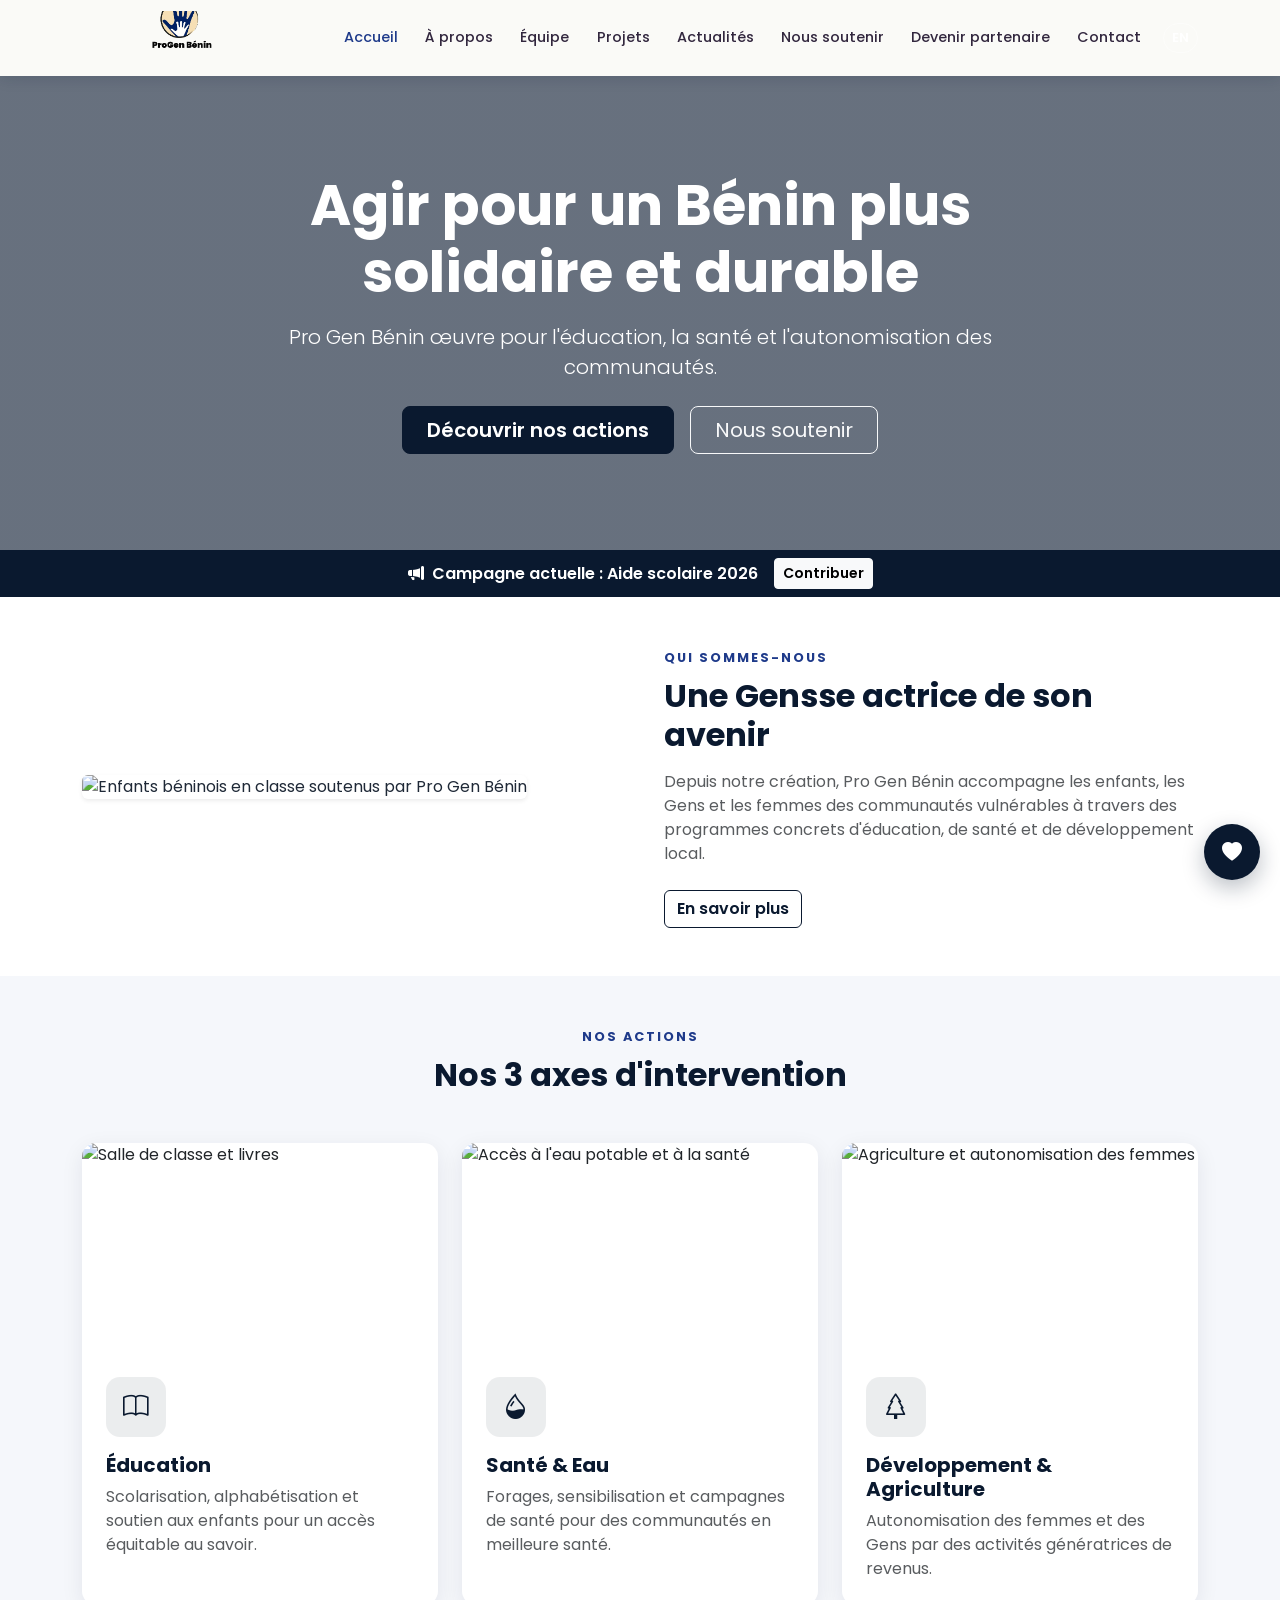
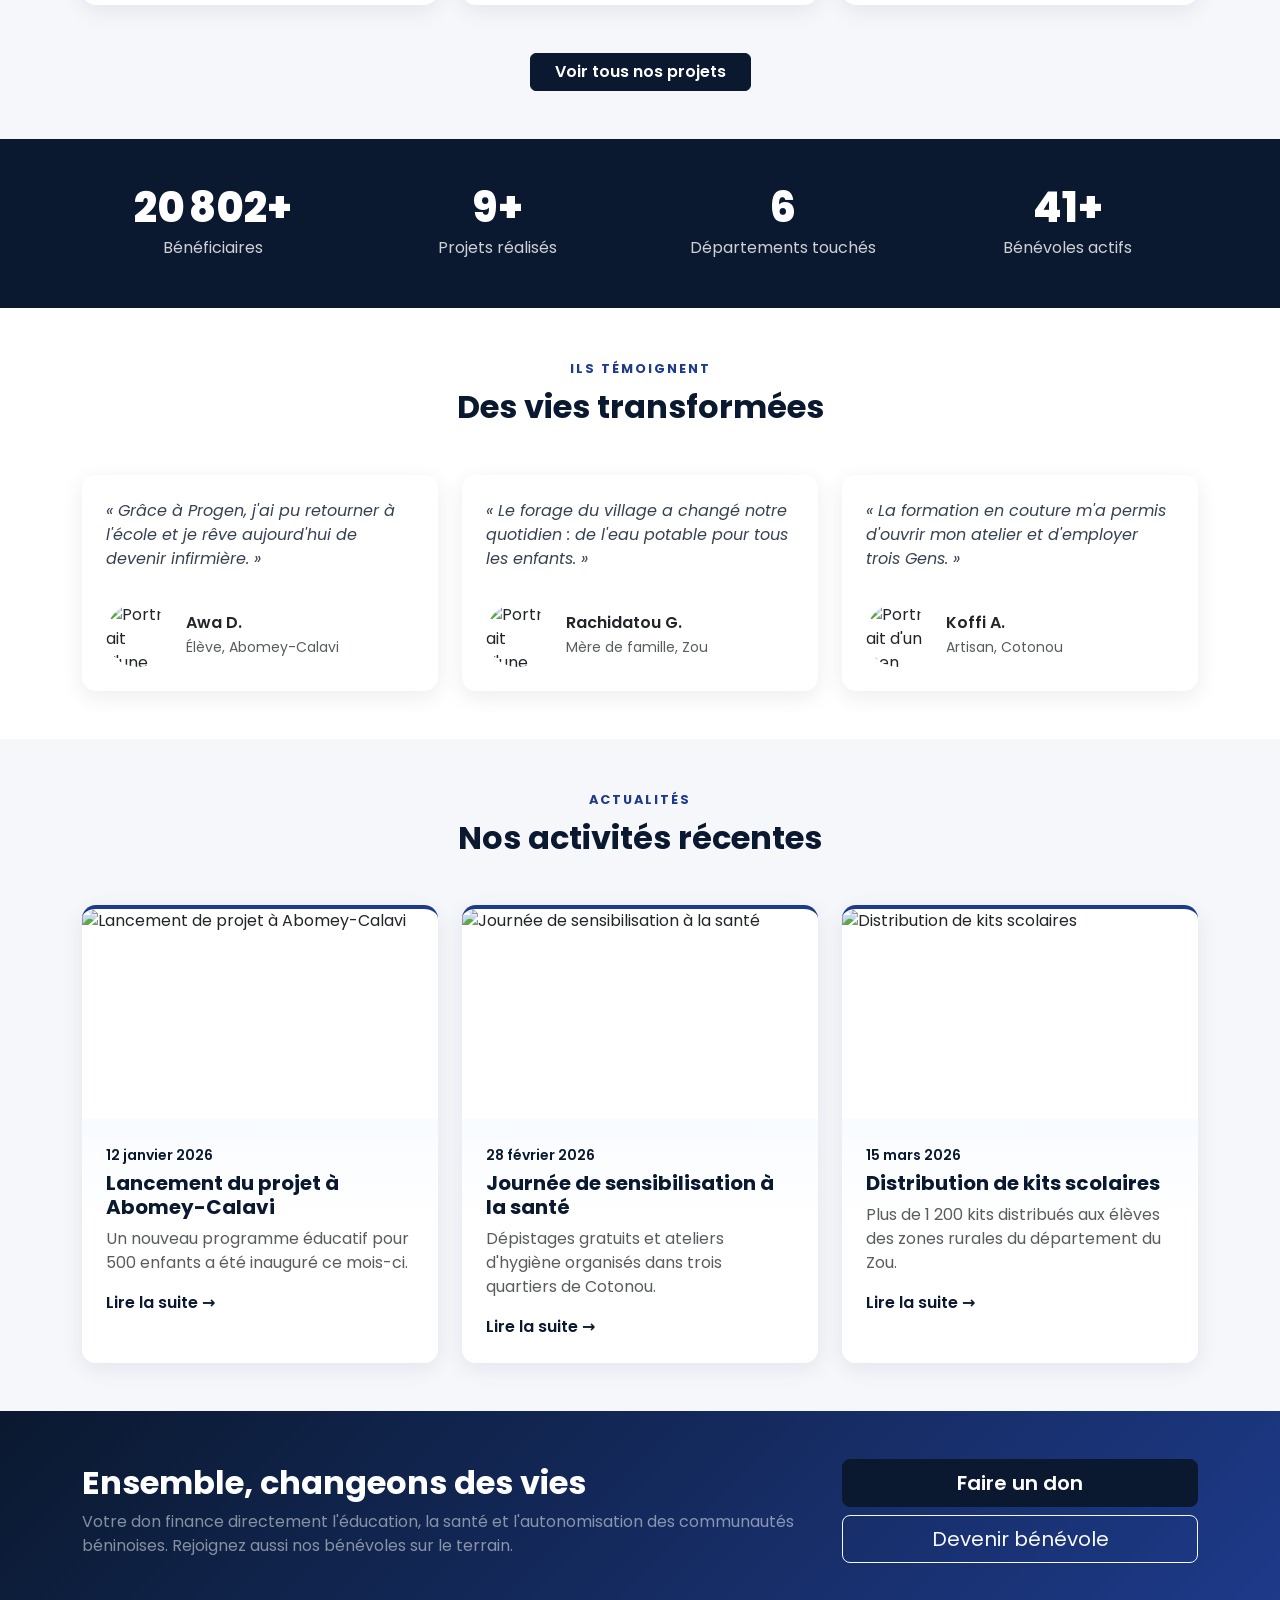
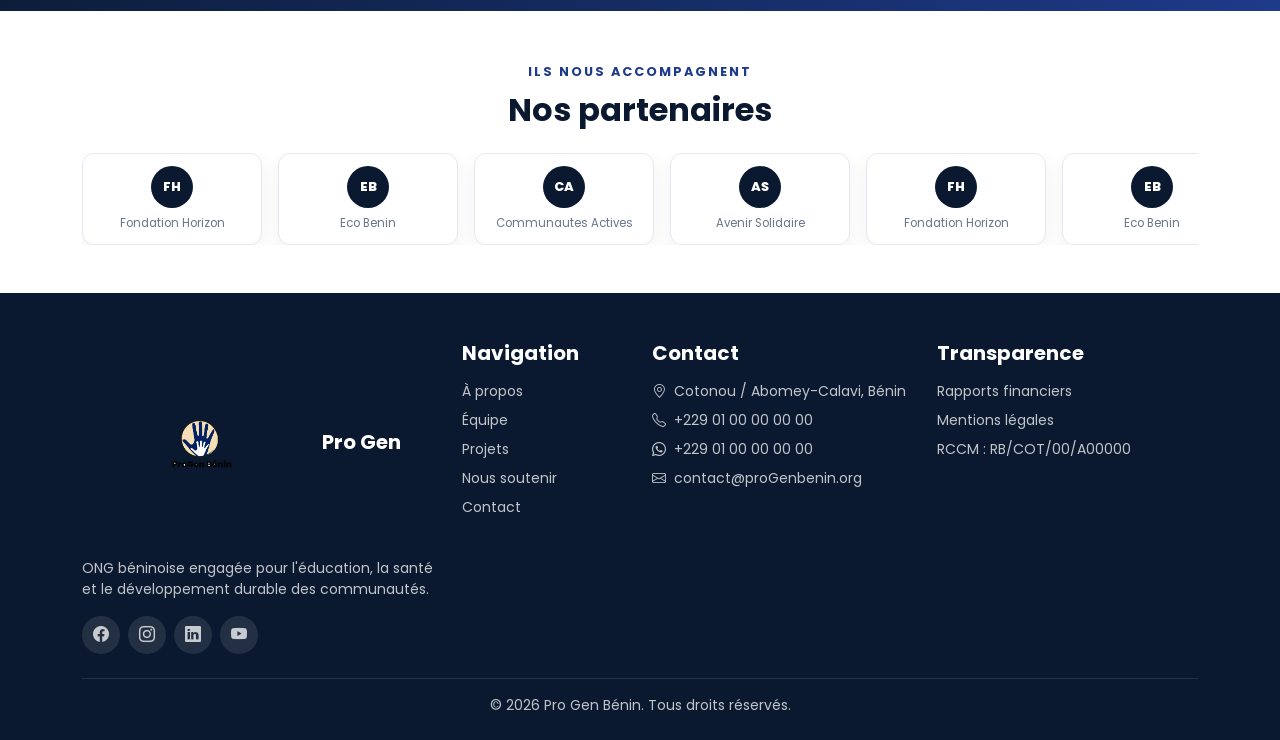
==== commit 7a876010: "Ameliorer le dashboard administrateur" ====
--- a/index.html
+++ b/index.html
@@ -365,6 +365,27 @@
     </div>
   </section>
 
+  <section class="partner-strip py-5" aria-labelledby="home-partners-title">
+    <div class="container">
+      <div class="text-center mb-4">
+        <span class="section-eyebrow" data-fr="Ils nous accompagnent" data-en="They support us">Ils nous accompagnent</span>
+        <h2 id="home-partners-title" class="mt-2" data-fr="Nos partenaires" data-en="Our partners">Nos partenaires</h2>
+      </div>
+      <div class="partner-carousel" aria-label="Partenaires de Pro Gen Bénin">
+        <div class="partner-track">
+          <a class="partner-logo" href="https://example.com" target="_blank" rel="noopener"><span>FH</span><small>Fondation Horizon</small></a>
+          <a class="partner-logo" href="https://example.com" target="_blank" rel="noopener"><span>EB</span><small>Eco Benin</small></a>
+          <a class="partner-logo" href="https://example.com" target="_blank" rel="noopener"><span>CA</span><small>Communautes Actives</small></a>
+          <a class="partner-logo" href="https://example.com" target="_blank" rel="noopener"><span>AS</span><small>Avenir Solidaire</small></a>
+          <a class="partner-logo" href="https://example.com" target="_blank" rel="noopener"><span>FH</span><small>Fondation Horizon</small></a>
+          <a class="partner-logo" href="https://example.com" target="_blank" rel="noopener"><span>EB</span><small>Eco Benin</small></a>
+          <a class="partner-logo" href="https://example.com" target="_blank" rel="noopener"><span>CA</span><small>Communautes Actives</small></a>
+          <a class="partner-logo" href="https://example.com" target="_blank" rel="noopener"><span>AS</span><small>Avenir Solidaire</small></a>
+        </div>
+      </div>
+    </div>
+  </section>
+
   <!-- ============================================================
        7. PIED DE PAGE  (Blade : @include('partials.footer'))
        ============================================================ -->
--- a/css/style.css
+++ b/css/style.css
@@ -273,4 +273,152 @@
 .value-icon {
   color: var(--pjb-navy);
   font-size: 1.4rem;
+}
+
+/* ---------- Partenaires ---------- */
+.partner-strip { background: #fff; overflow: hidden; }
+.partner-carousel { overflow: hidden; width: 100%; }
+.partner-track { display: flex; width: max-content; gap: 1rem; animation: partner-scroll 28s linear infinite; }
+.partner-carousel:hover .partner-track { animation-play-state: paused; }
+.partner-logo { min-width: 180px; min-height: 92px; display: flex; flex-direction: column; align-items: center; justify-content: center; gap: .45rem; border: 1px solid #e5eaf2; border-radius: 12px; background: #fff; color: var(--pjb-navy); box-shadow: 0 5px 18px rgba(10, 25, 47, .06); }
+.partner-logo span { width: 42px; height: 42px; display: grid; place-items: center; border-radius: 50%; background: var(--pjb-navy); color: #fff; font-size: .8rem; font-weight: 800; }
+.partner-logo small { font-size: .72rem; color: #68768a; }
+.partner-logo:hover { color: var(--pjb-blue); border-color: var(--pjb-blue); transform: translateY(-3px); }
+.partner-logo-static { width: 100%; min-width: 0; transition: transform .2s ease, border-color .2s ease; }
+@keyframes partner-scroll { from { transform: translateX(0); } to { transform: translateX(-50%); } }
+@media (prefers-reduced-motion: reduce) { .partner-track { animation: none; } }
+
+/* ---------- Responsive ---------- */
+.detail-hero-image {
+  width: 100%;
+  max-height: 240px;
+  object-fit: cover;
+}
+
+@media (max-width: 991.98px) {
+  .navbar-brand > div {
+    width: 170px !important;
+  }
+
+  .navbar-collapse {
+    max-height: calc(100vh - 76px);
+    overflow-y: auto;
+  }
+
+  .navbar .nav-link {
+    padding: 0.65rem 0.75rem !important;
+  }
+
+  .navbar .lang-switch {
+    margin: 0.5rem 0.75rem;
+  }
+
+  .hero {
+    padding: 5rem 0;
+  }
+
+  .page-hero {
+    padding: 3.5rem 0;
+  }
+}
+
+@media (max-width: 767.98px) {
+  body {
+    padding-top: 70px;
+  }
+
+  .navbar-brand > div {
+    width: 145px !important;
+    height: 50px !important;
+  }
+
+  .navbar-brand img {
+    width: 210px !important;
+  }
+
+  .hero {
+    padding: 4rem 0;
+  }
+
+  .page-hero {
+    padding: 2.75rem 0;
+  }
+
+  .hero h1,
+  .page-hero h1 {
+    font-size: 2rem;
+  }
+
+  .hero .lead,
+  .page-hero .lead {
+    font-size: 1rem;
+  }
+
+  .card-img-cover {
+    height: 180px;
+  }
+
+  .form-section-card {
+    padding: 1.25rem !important;
+  }
+
+  .nav-pills {
+    overflow-x: auto;
+    flex-wrap: nowrap;
+    justify-content: flex-start !important;
+  }
+
+  .nav-pills .nav-item {
+    flex: 1 0 auto;
+  }
+
+  .nav-pills .nav-link {
+    white-space: nowrap;
+    padding: 0.55rem 0.65rem;
+    font-size: 0.8rem;
+  }
+
+  .detail-hero-image {
+    max-height: 200px;
+  }
+
+  .floating-donation {
+    right: 1rem;
+    bottom: 1rem;
+    width: 50px;
+    height: 50px;
+  }
+}
+
+@media (max-width: 575.98px) {
+  .container {
+    padding-left: 1rem;
+    padding-right: 1rem;
+  }
+
+  h2 {
+    font-size: 1.55rem;
+  }
+
+  .display-4,
+  .display-5 {
+    font-size: 1.85rem;
+  }
+
+  .stat-number {
+    font-size: 2rem;
+  }
+
+  .btn-lg {
+    font-size: 0.95rem;
+  }
+
+  .detail-hero-image {
+    max-height: 170px;
+  }
+
+  .cta-band .btn {
+    width: 100%;
+    margin-bottom: 0.5rem;
+  }
 }
